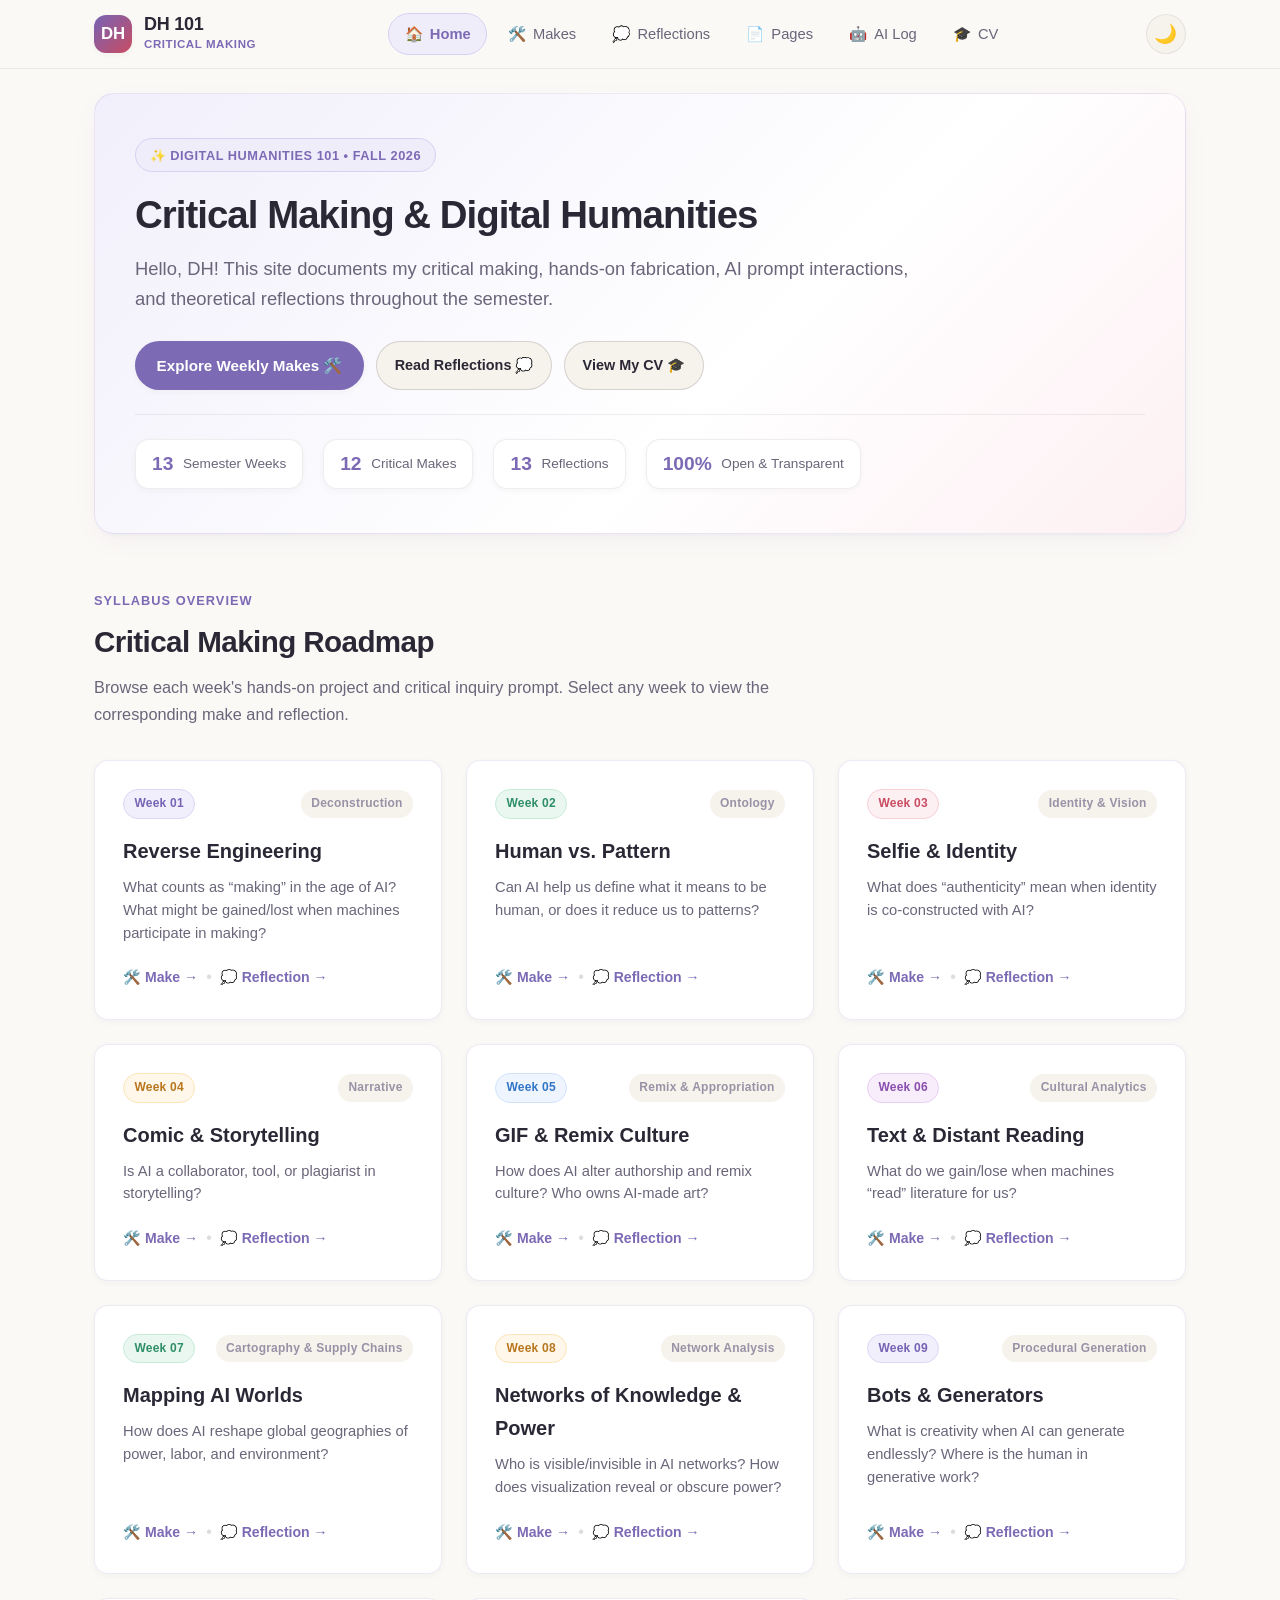
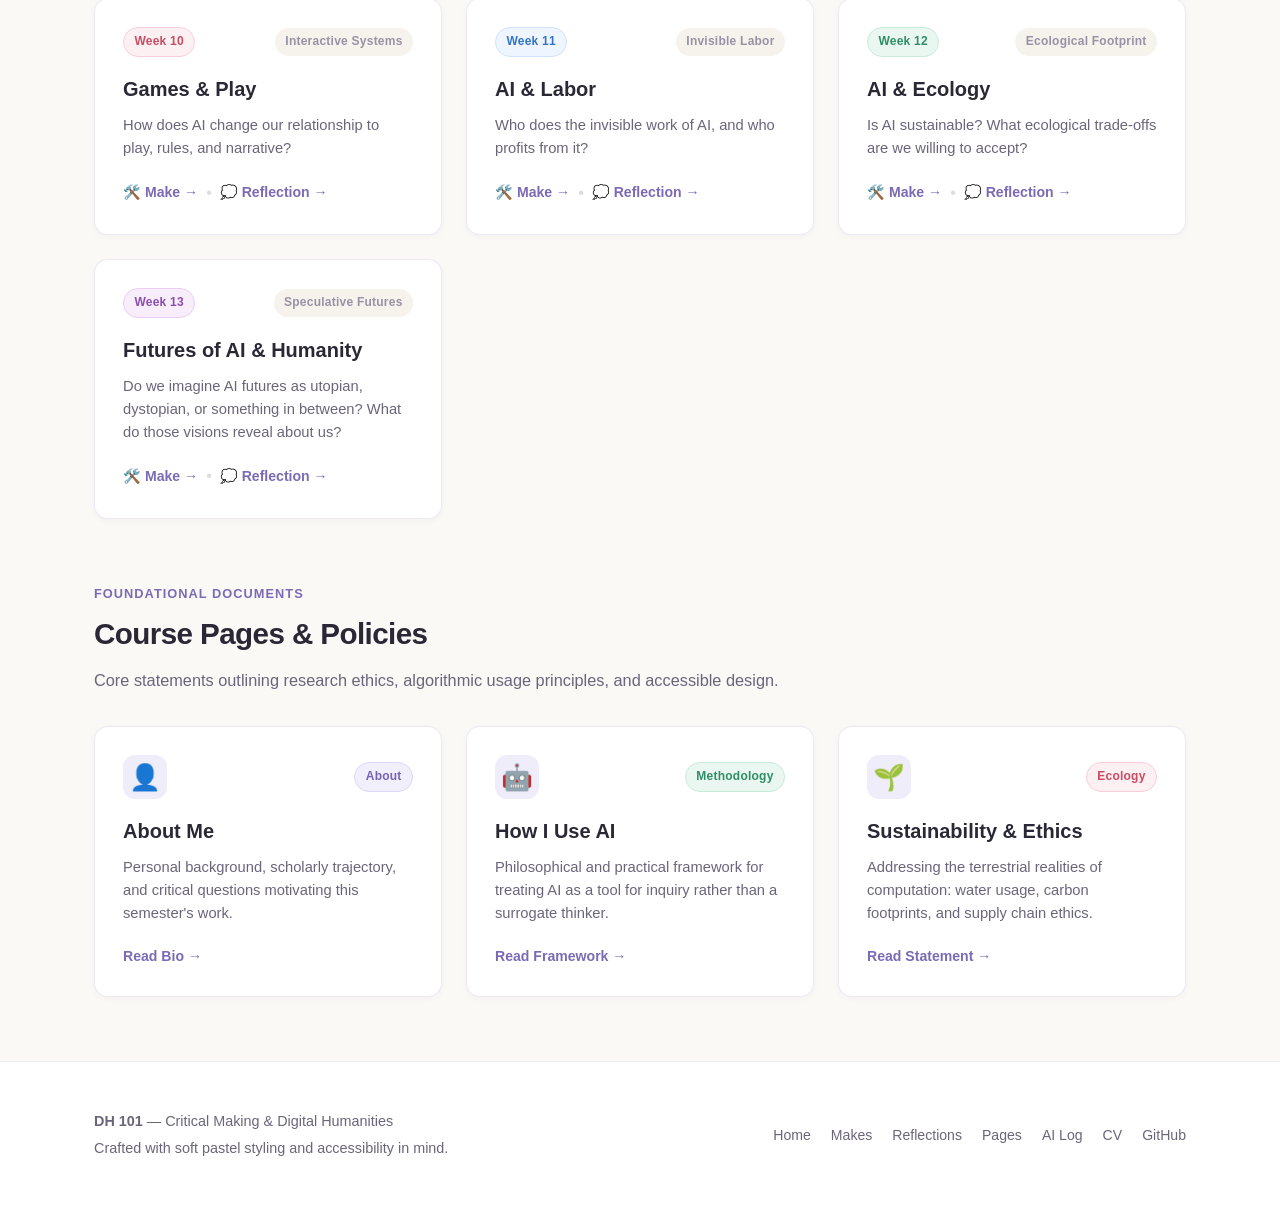
==== index.html @ 390909a4 "reflection 3" ====
<!DOCTYPE html>
<html lang="en" data-theme="light">
<head>
  <meta charset="UTF-8">
  <meta name="viewport" content="width=device-width, initial-scale=1.0">
  <title>DH101 — Critical Making & Digital Humanities</title>
  <meta name="description" content="Digital humanities critical making portfolio documenting weekly makes, reflections, and AI experiments.">
  <link rel="stylesheet" href="css/style.css">
  <link rel="icon" href="data:image/svg+xml,<svg xmlns=%22http://www.w3.org/2000/svg%22 viewBox=%220 0 100 100%22><text y=%22.9em%22 font-size=%2290%22>🌸</text></svg>">
</head>
<body>

  <!-- =========================================================================
       Site Header & Navigation
       ========================================================================= -->
  <header class="site-header">
    <div class="container header-inner">
      <a href="#home" class="brand">
        <div class="brand-symbol">DH</div>
        <div class="brand-text">
          <span class="brand-title">DH 101</span>
          <span class="brand-badge">Critical Making</span>
        </div>
      </a>

      <!-- Navigation Tabs -->
      <nav aria-label="Main Navigation">
        <ul class="nav-tabs" role="tablist">
          <li role="presentation">
            <a href="#home" class="nav-link active" data-tab="home" role="tab" aria-selected="true">
              <span>🏠</span> Home
            </a>
          </li>
          <li role="presentation">
            <a href="#makes" class="nav-link" data-tab="makes" role="tab" aria-selected="false">
              <span>🛠️</span> Makes
            </a>
          </li>
          <li role="presentation">
            <a href="#reflections" class="nav-link" data-tab="reflections" role="tab" aria-selected="false">
              <span>💭</span> Reflections
            </a>
          </li>
          <li role="presentation">
            <a href="#pages" class="nav-link" data-tab="pages" role="tab" aria-selected="false">
              <span>📄</span> Pages
            </a>
          </li>
          <li role="presentation">
            <a href="#ai-log" class="nav-link" data-tab="ai-log" role="tab" aria-selected="false">
              <span>🤖</span> AI Log
            </a>
          </li>
          <li role="presentation">
            <a href="#cv" class="nav-link" data-tab="cv" role="tab" aria-selected="false">
              <span>🎓</span> CV
            </a>
          </li>
        </ul>
      </nav>

      <!-- Header Actions -->
      <div class="header-actions">
        <button id="theme-toggle" class="theme-toggle-btn" title="Toggle Theme" aria-label="Toggle theme">
          🌙
        </button>
        <button id="mobile-menu-toggle" class="mobile-menu-btn" aria-label="Open menu">
          ☰
        </button>
      </div>
    </div>
  </header>

  <!-- =========================================================================
       Main Content Area
       ========================================================================= -->
  <main id="main-content">

    <!-- -----------------------------------------------------------------------
         Tab 1: Home View
         ----------------------------------------------------------------------- -->
    <section id="view-home" class="view-section active">
      <div class="container">
        <!-- Hero Card -->
        <div class="hero-card">
          <div class="hero-pill-badge">✨ Digital Humanities 101 • Fall 2026</div>
          <h1 class="hero-title">Critical Making & Digital Humanities</h1>
          <p class="hero-subtitle">
            Hello, DH! This site documents my critical making, hands-on fabrication, AI prompt interactions, and theoretical reflections throughout the semester.
          </p>

          <div style="display: flex; flex-wrap: wrap; gap: 0.75rem;">
            <a href="#makes" class="btn-primary">Explore Weekly Makes 🛠️</a>
            <a href="#reflections" class="btn-secondary">Read Reflections 💭</a>
            <a href="#cv" class="btn-secondary">View My CV 🎓</a>
          </div>

          <div class="hero-metrics">
            <div class="metric-pill">
              <span class="metric-number">13</span>
              <span class="metric-label">Semester Weeks</span>
            </div>
            <div class="metric-pill">
              <span class="metric-number">12</span>
              <span class="metric-label">Critical Makes</span>
            </div>
            <div class="metric-pill">
              <span class="metric-number">13</span>
              <span class="metric-label">Reflections</span>
            </div>
            <div class="metric-pill">
              <span class="metric-number">100%</span>
              <span class="metric-label">Open & Transparent</span>
            </div>
          </div>
        </div>

        <!-- Course Roadmap Grid -->
        <div style="margin-top: 3.5rem;">
          <div class="section-header">
            <div class="section-eyebrow">Syllabus Overview</div>
            <h2 class="section-title">Critical Making Roadmap</h2>
            <p class="section-desc">
              Browse each week's hands-on project and critical inquiry prompt. Select any week to view the corresponding make and reflection.
            </p>
          </div>

          <div id="home-weeks-grid" class="cards-grid">
            <!-- Populated dynamically by app.js -->
          </div>
        </div>

        <!-- Quick Access to Course Pages -->
        <div style="margin-top: 4rem;">
          <div class="section-header">
            <div class="section-eyebrow">Foundational Documents</div>
            <h2 class="section-title">Course Pages & Policies</h2>
            <p class="section-desc">
              Core statements outlining research ethics, algorithmic usage principles, and accessible design.
            </p>
          </div>

          <div class="cards-grid">
            <div class="card-item">
              <div class="card-top">
                <span class="card-icon">👤</span>
                <span class="pastel-tag tag-lavender">About</span>
              </div>
              <h3 class="card-title">About Me</h3>
              <p class="card-desc">Personal background, scholarly trajectory, and critical questions motivating this semester's work.</p>
              <a href="#pages?page=about" class="card-footer-link">Read Bio &rarr;</a>
            </div>

            <div class="card-item">
              <div class="card-top">
                <span class="card-icon">🤖</span>
                <span class="pastel-tag tag-mint">Methodology</span>
              </div>
              <h3 class="card-title">How I Use AI</h3>
              <p class="card-desc">Philosophical and practical framework for treating AI as a tool for inquiry rather than a surrogate thinker.</p>
              <a href="#pages?page=how-i-use-ai" class="card-footer-link">Read Framework &rarr;</a>
            </div>

            <div class="card-item">
              <div class="card-top">
                <span class="card-icon">🌱</span>
                <span class="pastel-tag tag-rose">Ecology</span>
              </div>
              <h3 class="card-title">Sustainability & Ethics</h3>
              <p class="card-desc">Addressing the terrestrial realities of computation: water usage, carbon footprints, and supply chain ethics.</p>
              <a href="#pages?page=sustainability" class="card-footer-link">Read Statement &rarr;</a>
            </div>
          </div>
        </div>
      </div>
    </section>

    <!-- -----------------------------------------------------------------------
         Tab 2: Makes View
         ----------------------------------------------------------------------- -->
    <section id="view-makes" class="view-section">
      <div class="container">
        <div class="section-header">
          <div class="section-eyebrow">Critical Making Portfolio</div>
          <h1 class="section-title">Weekly Makes</h1>
          <p class="section-desc">
            Hands-on projects deconstructing computational media through reverse engineering, counter-mapping, distant reading, and generative remix.
          </p>
        </div>

        <!-- Week Switcher Pills Bar -->
        <div class="week-scroller-wrap">
          <div id="makes-week-pills" class="week-pills-bar">
            <!-- Populated dynamically by app.js -->
          </div>
        </div>

        <!-- Selected Make Details -->
        <div id="make-detail-container">
          <!-- Populated dynamically by app.js -->
        </div>
      </div>
    </section>

    <!-- -----------------------------------------------------------------------
         Tab 3: Reflections View
         ----------------------------------------------------------------------- -->
    <section id="view-reflections" class="view-section">
      <div class="container">
        <div class="section-header">
          <div class="section-eyebrow">Theoretical Synthesis</div>
          <h1 class="section-title">Weekly Reflections</h1>
          <p class="section-desc">
            Rigorous 200–300 word critical inquiries interrogating agency, authenticity, authorship, labor, and algorithmic futures.
          </p>
        </div>

        <!-- Reflection Week Switcher Pills Bar -->
        <div class="week-scroller-wrap">
          <div id="reflections-week-pills" class="week-pills-bar">
            <!-- Populated dynamically by app.js -->
          </div>
        </div>

        <!-- Selected Reflection Details -->
        <div id="reflections-detail-container">
          <!-- Populated dynamically by app.js -->
        </div>
      </div>
    </section>

    <!-- -----------------------------------------------------------------------
         Tab 4: Course Pages View
         ----------------------------------------------------------------------- -->
    <section id="view-pages" class="view-section">
      <div class="container">
        <div class="section-header">
          <div class="section-eyebrow">Foundational Documents</div>
          <h1 class="section-title">Course Pages</h1>
          <p class="section-desc">
            Essential statements on digital scholarship, accessibility standards, ecological awareness, and markdown authoring.
          </p>
        </div>

        <!-- Category Grid Selector -->
        <div id="pages-cards-container" class="cards-grid" style="margin-bottom: 2.5rem;">
          <!-- Populated dynamically by app.js -->
        </div>

        <!-- Active Page Article Reader -->
        <div id="page-article-view">
          <!-- Populated dynamically by app.js -->
        </div>
      </div>
    </section>

    <!-- -----------------------------------------------------------------------
         Tab 5: AI Log View
         ----------------------------------------------------------------------- -->
    <section id="view-ai-log" class="view-section">
      <div class="container">
        <div class="section-header">
          <div class="section-eyebrow">Provenance & Transparency</div>
          <h1 class="section-title">AI Use Log</h1>
          <p class="section-desc">
            Documenting the rationale, prompts, outputs, and critical decisions made when collaborating with generative AI systems.
          </p>
        </div>

        <div class="ai-log-layout">
          <!-- Interactive Log Generator Form -->
          <div class="log-form-box">
            <h3 style="font-size: 1.25rem; font-weight: 700; margin-bottom: 0.5rem; color: var(--text-primary);">
              ✍️ Record an AI Interaction
            </h3>
            <p style="font-size: 0.88rem; color: var(--text-secondary); margin-bottom: 1.5rem;">
              Fill in your prompting context to generate a markdown log entry matching the course template.
            </p>

            <form id="ai-log-form">
              <div class="form-group">
                <label for="log-date">Date</label>
                <input type="date" id="log-date" class="form-control" required>
              </div>

              <div class="form-group">
                <label for="log-tool">Tool / Model Used</label>
                <input type="text" id="log-tool" class="form-control" placeholder="e.g. Claude 3.5, Gemini, Midjourney v6" required>
              </div>

              <div class="form-group">
                <label for="log-task">Task / Prompt</label>
                <textarea id="log-task" class="form-control" rows="3" placeholder="What task did you prompt the AI to assist with?" required></textarea>
              </div>

              <div class="form-group">
                <label for="log-suggested">What the AI Suggested</label>
                <textarea id="log-suggested" class="form-control" rows="2" placeholder="Summary of the model's output or recommendations" required></textarea>
              </div>

              <div class="form-group">
                <label for="log-decided">What I Accepted, Changed, or Rejected</label>
                <textarea id="log-decided" class="form-control" rows="2" placeholder="How did you modify or critique the output?" required></textarea>
              </div>

              <div class="form-group">
                <label for="log-why">Scholarly Rationale (Why)</label>
                <textarea id="log-why" class="form-control" rows="2" placeholder="Why did you make those decisions?" required></textarea>
              </div>

              <button type="submit" class="btn-primary" style="width: 100%;">
                Save to Log & Generate Markdown ➕
              </button>
            </form>

            <!-- Markdown Output Box -->
            <div id="generated-markdown-box" style="display: none; margin-top: 1.5rem; padding-top: 1.25rem; border-top: 1px solid var(--border-subtle);">
              <div style="display: flex; justify-content: space-between; align-items: center; margin-bottom: 0.5rem;">
                <span style="font-size: 0.82rem; font-weight: 700; color: var(--color-primary); text-transform: uppercase;">Markdown Template</span>
                <button id="copy-markdown-btn" class="btn-secondary" style="font-size: 0.8rem; padding: 0.35rem 0.75rem;">📋 Copy Markdown Snippet</button>
              </div>
              <pre style="background: var(--code-bg); padding: 1rem; border-radius: var(--radius-sm); font-size: 0.82rem; overflow-x: auto;"><code id="markdown-snippet-code"></code></pre>
            </div>
          </div>

          <!-- Existing Log Entries List -->
          <div>
            <div style="display: flex; justify-content: space-between; align-items: center; margin-bottom: 1rem;">
              <h3 style="font-size: 1.25rem; font-weight: 700; color: var(--text-primary);">
                📜 Log History
              </h3>
              <a href="ai-log/template-ai-log.md" class="btn-secondary" style="font-size: 0.82rem; padding: 0.35rem 0.75rem;" target="_blank">
                📄 Template File
              </a>
            </div>
            <div id="ai-logs-timeline" class="log-timeline">
              <!-- Populated dynamically by app.js -->
            </div>
          </div>
        </div>
      </div>
    </section>

    <!-- -----------------------------------------------------------------------
         Tab 6: CV / Resume View (User Requested)
         ----------------------------------------------------------------------- -->
    <section id="view-cv" class="view-section">
      <div class="container cv-container">
        <!-- Action bar for print/download -->
        <div class="cv-actions-bar">
          <a href="pages/cv.md" class="btn-secondary" target="_blank">
            📄 View Markdown CV
          </a>
          <button id="print-cv-btn" class="btn-primary">
            🖨️ Print / Save as PDF
          </button>
        </div>

        <!-- Rendered CV Sheet -->
        <div id="cv-sheet-content">
          <!-- Populated dynamically by app.js -->
        </div>
      </div>
    </section>

  </main>

  <!-- =========================================================================
       Site Footer
       ========================================================================= -->
  <footer class="site-footer">
    <div class="container footer-content">
      <div class="footer-info">
        <p><strong>DH 101</strong> — Critical Making & Digital Humanities</p>
        <p style="margin-top: 0.25rem;">Crafted with soft pastel styling and accessibility in mind.</p>
      </div>

      <ul class="footer-links">
        <li><a href="#home">Home</a></li>
        <li><a href="#makes">Makes</a></li>
        <li><a href="#reflections">Reflections</a></li>
        <li><a href="#pages">Pages</a></li>
        <li><a href="#ai-log">AI Log</a></li>
        <li><a href="#cv">CV</a></li>
        <li><a href="https://github.com/adelinebohi/DH101" target="_blank" rel="noopener">GitHub</a></li>
      </ul>
    </div>
  </footer>

  <!-- Scripts -->
  <script src="js/content-data.js"></script>
  <script src="js/app.js"></script>
</body>
</html>
---- css/style.css ----
/* ==========================================================================
   DH101 - Critical Making & Digital Humanities Portfolio
   Pastel Theme & Dark Mode Stylesheet
   ========================================================================== */

/* --------------------------------------------------------------------------
   CSS Variables & Theme Tokens
   -------------------------------------------------------------------------- */
:root {
  /* Font Families */
  --font-sans: -apple-system, BlinkMacSystemFont, "Segoe UI", Roboto, "Helvetica Neue", Arial, sans-serif;
  --font-serif: "Georgia", "Cambria", "Times New Roman", serif;
  --font-mono: "SFMono-Regular", Consolas, "Liberation Mono", Menlo, monospace;

  /* Transitions */
  --transition-fast: 0.18s ease;
  --transition-normal: 0.28s ease;
  --transition-smooth: 0.35s cubic-bezier(0.16, 1, 0.3, 1);

  /* Radius */
  --radius-sm: 8px;
  --radius-md: 14px;
  --radius-lg: 20px;
  --radius-full: 9999px;

  /* Light Mode Pastel Theme */
  --bg-page: #FBF9F6;
  --bg-surface: #FFFFFF;
  --bg-surface-elevated: #FFFFFF;
  --bg-surface-subtle: #F6F2EC;
  
  --border-subtle: rgba(43, 40, 54, 0.08);
  --border-card: rgba(125, 108, 182, 0.14);
  --border-strong: rgba(43, 40, 54, 0.16);

  --text-primary: #2B2836;
  --text-secondary: #6B657A;
  --text-tertiary: #9892A6;

  /* Primary Lavender */
  --color-primary: #7C6AB5;
  --color-primary-hover: #6957A4;
  --color-primary-light: #F0EDFA;
  --color-primary-border: #D8D0F3;

  /* Pastel Palette Variants */
  --pastel-lavender-bg: #F1EFFB;
  --pastel-lavender-accent: #7663B5;
  --pastel-lavender-border: #DCD6F7;

  --pastel-mint-bg: #EAF7F0;
  --pastel-mint-accent: #2E8E68;
  --pastel-mint-border: #C6ECD9;

  --pastel-rose-bg: #FDF0F3;
  --pastel-rose-accent: #C94C62;
  --pastel-rose-border: #F8CFD8;

  --pastel-butter-bg: #FEF7EA;
  --pastel-butter-accent: #B8761E;
  --pastel-butter-border: #FCE4B6;

  --pastel-sky-bg: #EFF5FE;
  --pastel-sky-accent: #3275C7;
  --pastel-sky-border: #D0E2FC;

  --pastel-orchid-bg: #F8EEFB;
  --pastel-orchid-accent: #8A4EAE;
  --pastel-orchid-border: #ECCDF6;

  /* Shadows */
  --shadow-sm: 0 2px 6px rgba(43, 40, 54, 0.04);
  --shadow-md: 0 8px 24px -4px rgba(124, 106, 181, 0.08), 0 3px 8px -2px rgba(43, 40, 54, 0.04);
  --shadow-lg: 0 16px 36px -6px rgba(124, 106, 181, 0.12), 0 6px 16px -3px rgba(43, 40, 54, 0.05);

  --code-bg: #F4F0EB;
  --code-color: #7C6AB5;
}

/* --------------------------------------------------------------------------
   Dark Mode: Luminous Pastel Twilight
   -------------------------------------------------------------------------- */
[data-theme="dark"] {
  --bg-page: #12111A;
  --bg-surface: #1B1927;
  --bg-surface-elevated: #242234;
  --bg-surface-subtle: #201E2E;

  --border-subtle: rgba(255, 255, 255, 0.08);
  --border-card: rgba(184, 166, 246, 0.15);
  --border-strong: rgba(255, 255, 255, 0.18);

  --text-primary: #F5F3FA;
  --text-secondary: #AEA8C2;
  --text-tertiary: #7D7692;

  --color-primary: #B8A6F6;
  --color-primary-hover: #CCAFFE;
  --color-primary-light: rgba(184, 166, 246, 0.12);
  --color-primary-border: rgba(184, 166, 246, 0.3);

  /* Luminous Pastel Accents */
  --pastel-lavender-bg: rgba(184, 166, 246, 0.12);
  --pastel-lavender-accent: #C3B4FB;
  --pastel-lavender-border: rgba(184, 166, 246, 0.28);

  --pastel-mint-bg: rgba(118, 216, 169, 0.12);
  --pastel-mint-accent: #7CE0B2;
  --pastel-mint-border: rgba(118, 216, 169, 0.28);

  --pastel-rose-bg: rgba(248, 142, 162, 0.12);
  --pastel-rose-accent: #FFA2B5;
  --pastel-rose-border: rgba(248, 142, 162, 0.28);

  --pastel-butter-bg: rgba(247, 202, 106, 0.12);
  --pastel-butter-accent: #FCE087;
  --pastel-butter-border: rgba(247, 202, 106, 0.28);

  --pastel-sky-bg: rgba(135, 180, 249, 0.12);
  --pastel-sky-accent: #9DC4FD;
  --pastel-sky-border: rgba(135, 180, 249, 0.28);

  --pastel-orchid-bg: rgba(216, 166, 246, 0.12);
  --pastel-orchid-accent: #DDA6F8;
  --pastel-orchid-border: rgba(216, 166, 246, 0.28);

  --shadow-sm: 0 2px 6px rgba(0, 0, 0, 0.25);
  --shadow-md: 0 8px 24px -4px rgba(0, 0, 0, 0.4), 0 0 1px 1px rgba(184, 166, 246, 0.1);
  --shadow-lg: 0 16px 36px -6px rgba(0, 0, 0, 0.55), 0 0 1px 1px rgba(184, 166, 246, 0.16);

  --code-bg: #262338;
  --code-color: #D3C7FC;
}

/* --------------------------------------------------------------------------
   Reset & Base Styles
   -------------------------------------------------------------------------- */
*, *::before, *::after {
  box-sizing: border-box;
  margin: 0;
  padding: 0;
}

html {
  scroll-behavior: smooth;
  font-size: 16px;
  -webkit-text-size-adjust: 100%;
}

body {
  font-family: var(--font-sans);
  background-color: var(--bg-page);
  color: var(--text-primary);
  line-height: 1.65;
  transition: background-color var(--transition-normal), color var(--transition-normal);
  min-height: 100vh;
  display: flex;
  flex-direction: column;
}

a {
  color: var(--color-primary);
  text-decoration: none;
  transition: color var(--transition-fast), opacity var(--transition-fast);
}

a:hover {
  opacity: 0.88;
  text-decoration: underline;
}

img {
  max-width: 100%;
  height: auto;
  border-radius: var(--radius-sm);
}

button, input, select, textarea {
  font-family: inherit;
  font-size: inherit;
}

button {
  cursor: pointer;
  border: none;
  background: none;
}

/* --------------------------------------------------------------------------
   Layout & Container
   -------------------------------------------------------------------------- */
.container {
  width: 100%;
  max-width: 1140px;
  margin: 0 auto;
  padding: 0 1.5rem;
}

/* --------------------------------------------------------------------------
   Site Header & Sticky Navigation
   -------------------------------------------------------------------------- */
.site-header {
  position: sticky;
  top: 0;
  z-index: 100;
  background-color: rgba(251, 249, 246, 0.88);
  backdrop-filter: blur(12px);
  -webkit-backdrop-filter: blur(12px);
  border-bottom: 1px solid var(--border-subtle);
  transition: background-color var(--transition-normal), border-color var(--transition-normal);
}

[data-theme="dark"] .site-header {
  background-color: rgba(18, 17, 26, 0.88);
}

.header-inner {
  display: flex;
  align-items: center;
  justify-content: space-between;
  height: 4.25rem;
  gap: 1.5rem;
}

.brand {
  display: flex;
  align-items: center;
  gap: 0.75rem;
  text-decoration: none;
  color: var(--text-primary);
}

.brand-symbol {
  width: 38px;
  height: 38px;
  border-radius: 12px;
  background: linear-gradient(135deg, var(--pastel-lavender-accent), var(--pastel-rose-accent));
  color: #FFFFFF;
  display: flex;
  align-items: center;
  justify-content: center;
  font-weight: 700;
  font-size: 1.05rem;
  box-shadow: var(--shadow-sm);
}

.brand-text {
  display: flex;
  flex-direction: column;
}

.brand-title {
  font-size: 1.125rem;
  font-weight: 700;
  letter-spacing: -0.015em;
  color: var(--text-primary);
  line-height: 1.2;
}

.brand-badge {
  font-size: 0.72rem;
  font-weight: 600;
  color: var(--color-primary);
  text-transform: uppercase;
  letter-spacing: 0.05em;
}

/* Navigation Tabs */
.nav-tabs {
  display: flex;
  align-items: center;
  gap: 0.35rem;
  list-style: none;
}

.nav-link {
  display: inline-flex;
  align-items: center;
  gap: 0.45rem;
  padding: 0.5rem 0.95rem;
  border-radius: var(--radius-full);
  font-size: 0.92rem;
  font-weight: 500;
  color: var(--text-secondary);
  transition: all var(--transition-fast);
  text-decoration: none;
}

.nav-link:hover {
  color: var(--text-primary);
  background-color: var(--bg-surface-subtle);
  text-decoration: none;
}

.nav-link.active {
  color: var(--color-primary);
  background-color: var(--color-primary-light);
  border: 1px solid var(--color-primary-border);
  font-weight: 600;
}

/* Nav Actions & Theme Switcher */
.header-actions {
  display: flex;
  align-items: center;
  gap: 0.75rem;
}

.theme-toggle-btn {
  display: inline-flex;
  align-items: center;
  justify-content: center;
  width: 40px;
  height: 40px;
  border-radius: var(--radius-full);
  background-color: var(--bg-surface-subtle);
  border: 1px solid var(--border-subtle);
  color: var(--text-primary);
  font-size: 1.15rem;
  transition: all var(--transition-fast);
}

.theme-toggle-btn:hover {
  background-color: var(--color-primary-light);
  border-color: var(--color-primary-border);
  color: var(--color-primary);
  transform: rotate(15deg);
}

.mobile-menu-btn {
  display: none;
  font-size: 1.3rem;
  padding: 0.4rem;
  color: var(--text-primary);
}

/* --------------------------------------------------------------------------
   Hero Section
   -------------------------------------------------------------------------- */
.hero-section {
  padding: 3.5rem 0 2.5rem;
  position: relative;
  overflow: hidden;
}

.hero-card {
  background: linear-gradient(135deg, var(--pastel-lavender-bg) 0%, var(--bg-surface) 60%, var(--pastel-rose-bg) 100%);
  border: 1px solid var(--border-card);
  border-radius: var(--radius-lg);
  padding: 2.75rem 2.5rem;
  box-shadow: var(--shadow-md);
  position: relative;
}

.hero-pill-badge {
  display: inline-flex;
  align-items: center;
  gap: 0.5rem;
  padding: 0.35rem 0.85rem;
  border-radius: var(--radius-full);
  background-color: var(--color-primary-light);
  border: 1px solid var(--color-primary-border);
  color: var(--color-primary);
  font-size: 0.8rem;
  font-weight: 600;
  text-transform: uppercase;
  letter-spacing: 0.04em;
  margin-bottom: 1.25rem;
}

.hero-title {
  font-size: 2.4rem;
  font-weight: 800;
  line-height: 1.2;
  letter-spacing: -0.025em;
  color: var(--text-primary);
  margin-bottom: 1rem;
}

.hero-subtitle {
  font-size: 1.15rem;
  color: var(--text-secondary);
  max-width: 780px;
  line-height: 1.6;
  margin-bottom: 1.75rem;
}

.hero-metrics {
  display: flex;
  flex-wrap: wrap;
  gap: 1.25rem;
  margin-top: 1.5rem;
  padding-top: 1.5rem;
  border-top: 1px solid var(--border-subtle);
}

.metric-pill {
  display: flex;
  align-items: center;
  gap: 0.6rem;
  padding: 0.5rem 1rem;
  background-color: var(--bg-surface);
  border: 1px solid var(--border-subtle);
  border-radius: var(--radius-md);
  box-shadow: var(--shadow-sm);
}

.metric-number {
  font-weight: 700;
  font-size: 1.2rem;
  color: var(--color-primary);
}

.metric-label {
  font-size: 0.85rem;
  color: var(--text-secondary);
  font-weight: 500;
}

/* --------------------------------------------------------------------------
   Content Tabs / Views Container
   -------------------------------------------------------------------------- */
.view-section {
  display: none;
  animation: fadeIn 0.3s ease forwards;
  padding: 1.5rem 0 4rem;
}

.view-section.active {
  display: block;
}

@keyframes fadeIn {
  from {
    opacity: 0;
    transform: translateY(6px);
  }
  to {
    opacity: 1;
    transform: translateY(0);
  }
}

.section-header {
  margin-bottom: 2rem;
}

.section-eyebrow {
  font-size: 0.8rem;
  font-weight: 700;
  text-transform: uppercase;
  letter-spacing: 0.08em;
  color: var(--color-primary);
  margin-bottom: 0.4rem;
}

.section-title {
  font-size: 1.85rem;
  font-weight: 750;
  letter-spacing: -0.02em;
  color: var(--text-primary);
  margin-bottom: 0.5rem;
}

.section-desc {
  font-size: 1.02rem;
  color: var(--text-secondary);
  max-width: 700px;
}

/* --------------------------------------------------------------------------
   Pills & Badges
   -------------------------------------------------------------------------- */
.pastel-tag {
  display: inline-flex;
  align-items: center;
  padding: 0.25rem 0.65rem;
  border-radius: var(--radius-full);
  font-size: 0.75rem;
  font-weight: 600;
  letter-spacing: 0.02em;
}

.tag-lavender {
  background-color: var(--pastel-lavender-bg);
  color: var(--pastel-lavender-accent);
  border: 1px solid var(--pastel-lavender-border);
}

.tag-mint {
  background-color: var(--pastel-mint-bg);
  color: var(--pastel-mint-accent);
  border: 1px solid var(--pastel-mint-border);
}

.tag-rose {
  background-color: var(--pastel-rose-bg);
  color: var(--pastel-rose-accent);
  border: 1px solid var(--pastel-rose-border);
}

.tag-butter {
  background-color: var(--pastel-butter-bg);
  color: var(--pastel-butter-accent);
  border: 1px solid var(--pastel-butter-border);
}

.tag-sky {
  background-color: var(--pastel-sky-bg);
  color: var(--pastel-sky-accent);
  border: 1px solid var(--pastel-sky-border);
}

.tag-orchid {
  background-color: var(--pastel-orchid-bg);
  color: var(--pastel-orchid-accent);
  border: 1px solid var(--pastel-orchid-border);
}

/* --------------------------------------------------------------------------
   Week Switcher / Selector
   -------------------------------------------------------------------------- */
.week-scroller-wrap {
  position: relative;
  margin-bottom: 2rem;
}

.week-pills-bar {
  display: flex;
  gap: 0.5rem;
  overflow-x: auto;
  padding-bottom: 0.5rem;
  scrollbar-width: thin;
  scrollbar-color: var(--border-subtle) transparent;
}

.week-pills-bar::-webkit-scrollbar {
  height: 6px;
}

.week-pills-bar::-webkit-scrollbar-thumb {
  background: var(--border-subtle);
  border-radius: var(--radius-full);
}

.week-pill-btn {
  white-space: nowrap;
  padding: 0.55rem 1rem;
  border-radius: var(--radius-md);
  background-color: var(--bg-surface);
  border: 1px solid var(--border-subtle);
  color: var(--text-secondary);
  font-size: 0.88rem;
  font-weight: 550;
  transition: all var(--transition-fast);
  display: flex;
  align-items: center;
  gap: 0.5rem;
}

.week-pill-btn:hover {
  border-color: var(--color-primary-border);
  color: var(--text-primary);
  background-color: var(--bg-surface-subtle);
}

.week-pill-btn.active {
  background-color: var(--color-primary-light);
  border-color: var(--color-primary-border);
  color: var(--color-primary);
  font-weight: 650;
  box-shadow: var(--shadow-sm);
}

.week-pill-dot {
  width: 8px;
  height: 8px;
  border-radius: 50%;
  background-color: currentColor;
}

/* --------------------------------------------------------------------------
   Makes & Reflections Detail Card
   -------------------------------------------------------------------------- */
.detail-card {
  background-color: var(--bg-surface);
  border: 1px solid var(--border-card);
  border-radius: var(--radius-lg);
  padding: 2.25rem;
  box-shadow: var(--shadow-md);
  margin-bottom: 2rem;
}

.detail-header {
  display: flex;
  flex-wrap: wrap;
  justify-content: space-between;
  align-items: flex-start;
  gap: 1rem;
  padding-bottom: 1.5rem;
  margin-bottom: 1.75rem;
  border-bottom: 1px solid var(--border-subtle);
}

.detail-title-group h2 {
  font-size: 1.65rem;
  font-weight: 750;
  color: var(--text-primary);
  margin-bottom: 0.35rem;
}

.detail-prompt-box {
  background-color: var(--pastel-lavender-bg);
  border-left: 4px solid var(--pastel-lavender-accent);
  padding: 1.15rem 1.35rem;
  border-radius: 0 var(--radius-md) var(--radius-md) 0;
  margin-bottom: 2rem;
}

.detail-prompt-box h4 {
  font-size: 0.82rem;
  text-transform: uppercase;
  letter-spacing: 0.06em;
  color: var(--pastel-lavender-accent);
  margin-bottom: 0.4rem;
  font-weight: 700;
}

.detail-prompt-box p {
  font-size: 1.02rem;
  color: var(--text-primary);
  font-style: italic;
  line-height: 1.5;
}

.subsections-grid {
  display: grid;
  grid-template-columns: repeat(auto-fit, minmax(280px, 1fr));
  gap: 1.5rem;
  margin-top: 1.5rem;
}

.subsection-box {
  background-color: var(--bg-surface-subtle);
  border: 1px solid var(--border-subtle);
  border-radius: var(--radius-md);
  padding: 1.35rem;
  transition: border-color var(--transition-fast);
}

.subsection-box:hover {
  border-color: var(--color-primary-border);
}

.subsection-box h3 {
  font-size: 1.05rem;
  font-weight: 650;
  color: var(--text-primary);
  margin-bottom: 0.75rem;
  display: flex;
  align-items: center;
  gap: 0.5rem;
}

.subsection-box p, .subsection-box ul {
  font-size: 0.92rem;
  color: var(--text-secondary);
}

.subsection-box ul {
  padding-left: 1.25rem;
  margin-top: 0.5rem;
}

.subsection-box li {
  margin-bottom: 0.4rem;
}

/* --------------------------------------------------------------------------
   Cards Grid (Home & Pages)
   -------------------------------------------------------------------------- */
.cards-grid {
  display: grid;
  grid-template-columns: repeat(auto-fill, minmax(320px, 1fr));
  gap: 1.5rem;
}

.card-item {
  background-color: var(--bg-surface);
  border: 1px solid var(--border-card);
  border-radius: var(--radius-md);
  padding: 1.75rem;
  box-shadow: var(--shadow-sm);
  transition: all var(--transition-smooth);
  display: flex;
  flex-direction: column;
}

.card-item:hover {
  transform: translateY(-4px);
  box-shadow: var(--shadow-md);
  border-color: var(--color-primary-border);
}

.card-top {
  display: flex;
  justify-content: space-between;
  align-items: center;
  margin-bottom: 1rem;
}

.card-icon {
  font-size: 1.6rem;
  display: inline-flex;
  align-items: center;
  justify-content: center;
  width: 44px;
  height: 44px;
  border-radius: 12px;
  background-color: var(--color-primary-light);
}

.card-title {
  font-size: 1.25rem;
  font-weight: 700;
  color: var(--text-primary);
  margin-bottom: 0.5rem;
}

.card-desc {
  font-size: 0.92rem;
  color: var(--text-secondary);
  line-height: 1.55;
  flex-grow: 1;
  margin-bottom: 1.25rem;
}

.card-footer-link {
  font-size: 0.88rem;
  font-weight: 600;
  color: var(--color-primary);
  display: inline-flex;
  align-items: center;
  gap: 0.4rem;
}

/* --------------------------------------------------------------------------
   Article / Markdown Render Container
   -------------------------------------------------------------------------- */
.markdown-article {
  background-color: var(--bg-surface);
  border: 1px solid var(--border-card);
  border-radius: var(--radius-lg);
  padding: 2.75rem 2.5rem;
  box-shadow: var(--shadow-md);
  max-width: 860px;
  margin: 0 auto;
}

.markdown-article h1 {
  font-size: 2rem;
  font-weight: 800;
  color: var(--text-primary);
  margin-bottom: 1.25rem;
  padding-bottom: 0.75rem;
  border-bottom: 1px solid var(--border-subtle);
}

.markdown-article h2 {
  font-size: 1.45rem;
  font-weight: 700;
  color: var(--text-primary);
  margin-top: 1.85rem;
  margin-bottom: 0.85rem;
}

.markdown-article h3 {
  font-size: 1.2rem;
  font-weight: 650;
  color: var(--text-primary);
  margin-top: 1.4rem;
  margin-bottom: 0.6rem;
}

.markdown-article p {
  margin-bottom: 1.15rem;
  color: var(--text-secondary);
  font-size: 1rem;
}

.markdown-article ul, .markdown-article ol {
  margin-bottom: 1.25rem;
  padding-left: 1.5rem;
  color: var(--text-secondary);
}

.markdown-article li {
  margin-bottom: 0.45rem;
}

.markdown-article blockquote {
  border-left: 4px solid var(--color-primary);
  background-color: var(--color-primary-light);
  padding: 1rem 1.35rem;
  border-radius: 0 var(--radius-sm) var(--radius-sm) 0;
  margin: 1.35rem 0;
  font-style: italic;
  color: var(--text-primary);
}

.markdown-article code {
  font-family: var(--font-mono);
  background-color: var(--code-bg);
  color: var(--code-color);
  padding: 0.2rem 0.45rem;
  border-radius: 6px;
  font-size: 0.88em;
}

.markdown-article pre {
  background-color: var(--code-bg);
  padding: 1.25rem;
  border-radius: var(--radius-md);
  overflow-x: auto;
  margin: 1.25rem 0;
  border: 1px solid var(--border-subtle);
}

.markdown-article pre code {
  background: transparent;
  padding: 0;
  color: var(--text-primary);
}

.markdown-article table {
  width: 100%;
  border-collapse: collapse;
  margin: 1.5rem 0;
}

.markdown-article th, .markdown-article td {
  padding: 0.75rem 1rem;
  border: 1px solid var(--border-subtle);
  text-align: left;
}

.markdown-article th {
  background-color: var(--bg-surface-subtle);
  font-weight: 650;
  color: var(--text-primary);
}

/* --------------------------------------------------------------------------
   Interactive AI Log Tab
   -------------------------------------------------------------------------- */
.ai-log-layout {
  display: grid;
  grid-template-columns: 1fr 1.25fr;
  gap: 2rem;
  align-items: flex-start;
}

@media (max-width: 900px) {
  .ai-log-layout {
    grid-template-columns: 1fr;
  }
}

.log-form-box {
  background-color: var(--bg-surface);
  border: 1px solid var(--border-card);
  border-radius: var(--radius-lg);
  padding: 2rem;
  box-shadow: var(--shadow-md);
}

.form-group {
  margin-bottom: 1.25rem;
}

.form-group label {
  display: block;
  font-size: 0.85rem;
  font-weight: 650;
  color: var(--text-primary);
  margin-bottom: 0.35rem;
}

.form-control {
  width: 100%;
  padding: 0.65rem 0.85rem;
  border: 1px solid var(--border-strong);
  border-radius: var(--radius-sm);
  background-color: var(--bg-page);
  color: var(--text-primary);
  transition: border-color var(--transition-fast);
}

.form-control:focus {
  outline: none;
  border-color: var(--color-primary);
  box-shadow: 0 0 0 3px var(--color-primary-light);
}

.btn-primary {
  display: inline-flex;
  align-items: center;
  justify-content: center;
  gap: 0.5rem;
  padding: 0.75rem 1.35rem;
  background-color: var(--color-primary);
  color: #FFFFFF;
  border-radius: var(--radius-full);
  font-weight: 600;
  font-size: 0.95rem;
  transition: all var(--transition-fast);
  box-shadow: var(--shadow-sm);
}

.btn-primary:hover {
  background-color: var(--color-primary-hover);
  transform: translateY(-1px);
  box-shadow: var(--shadow-md);
}

.btn-secondary {
  display: inline-flex;
  align-items: center;
  gap: 0.45rem;
  padding: 0.65rem 1.1rem;
  background-color: var(--bg-surface-subtle);
  border: 1px solid var(--border-strong);
  color: var(--text-primary);
  border-radius: var(--radius-full);
  font-weight: 600;
  font-size: 0.9rem;
  transition: all var(--transition-fast);
}

.btn-secondary:hover {
  background-color: var(--color-primary-light);
  border-color: var(--color-primary-border);
  color: var(--color-primary);
}

.log-timeline {
  display: flex;
  flex-direction: column;
  gap: 1.25rem;
}

.log-card {
  background-color: var(--bg-surface);
  border: 1px solid var(--border-card);
  border-radius: var(--radius-md);
  padding: 1.5rem;
  box-shadow: var(--shadow-sm);
  transition: transform var(--transition-fast);
}

.log-card:hover {
  transform: translateY(-2px);
  border-color: var(--color-primary-border);
}

.log-meta {
  display: flex;
  justify-content: space-between;
  align-items: center;
  margin-bottom: 0.75rem;
  padding-bottom: 0.5rem;
  border-bottom: 1px solid var(--border-subtle);
}

.log-date {
  font-size: 0.8rem;
  font-weight: 600;
  color: var(--text-tertiary);
}

.log-row {
  margin-bottom: 0.6rem;
  font-size: 0.92rem;
}

.log-row strong {
  color: var(--text-primary);
}

.log-row span {
  color: var(--text-secondary);
}

/* --------------------------------------------------------------------------
   CV / Resume Tab Styles
   -------------------------------------------------------------------------- */
.cv-container {
  max-width: 900px;
  margin: 0 auto;
}

.cv-actions-bar {
  display: flex;
  justify-content: flex-end;
  gap: 0.75rem;
  margin-bottom: 1.5rem;
}

.cv-sheet {
  background-color: var(--bg-surface);
  border: 1px solid var(--border-card);
  border-radius: var(--radius-lg);
  padding: 3.5rem 3.25rem;
  box-shadow: var(--shadow-lg);
}

.cv-header {
  border-bottom: 2px solid var(--border-subtle);
  padding-bottom: 2rem;
  margin-bottom: 2.25rem;
  display: flex;
  flex-wrap: wrap;
  justify-content: space-between;
  align-items: flex-start;
  gap: 1.5rem;
}

.cv-name {
  font-size: 2.35rem;
  font-weight: 850;
  letter-spacing: -0.03em;
  color: var(--text-primary);
  line-height: 1.15;
  margin-bottom: 0.4rem;
}

.cv-headline {
  font-size: 1.15rem;
  color: var(--color-primary);
  font-weight: 600;
  margin-bottom: 0.85rem;
}

.cv-contacts {
  display: flex;
  flex-wrap: wrap;
  gap: 0.85rem;
  list-style: none;
}

.cv-contact-item {
  font-size: 0.88rem;
  color: var(--text-secondary);
  display: inline-flex;
  align-items: center;
  gap: 0.35rem;
}

.cv-section {
  margin-bottom: 2.25rem;
}

.cv-section-title {
  font-size: 1.25rem;
  font-weight: 750;
  color: var(--text-primary);
  text-transform: uppercase;
  letter-spacing: 0.05em;
  padding-bottom: 0.5rem;
  margin-bottom: 1.25rem;
  border-bottom: 1.5px solid var(--color-primary-border);
  display: flex;
  align-items: center;
  gap: 0.6rem;
}

.cv-summary-text {
  font-size: 1.02rem;
  color: var(--text-secondary);
  line-height: 1.65;
}

.cv-entry {
  margin-bottom: 1.5rem;
}

.cv-entry-head {
  display: flex;
  justify-content: space-between;
  align-items: baseline;
  flex-wrap: wrap;
  gap: 0.5rem;
  margin-bottom: 0.3rem;
}

.cv-entry-title {
  font-size: 1.08rem;
  font-weight: 700;
  color: var(--text-primary);
}

.cv-entry-date {
  font-size: 0.85rem;
  font-weight: 600;
  color: var(--text-tertiary);
}

.cv-entry-subtitle {
  font-size: 0.95rem;
  color: var(--color-primary);
  font-weight: 600;
  margin-bottom: 0.45rem;
}

.cv-entry-bullets {
  padding-left: 1.25rem;
  color: var(--text-secondary);
  font-size: 0.94rem;
}

.cv-entry-bullets li {
  margin-bottom: 0.35rem;
}

/* Skills Grid in CV */
.cv-skills-grid {
  display: grid;
  grid-template-columns: repeat(auto-fit, minmax(240px, 1fr));
  gap: 1.25rem;
}

.cv-skill-card {
  background-color: var(--bg-surface-subtle);
  border: 1px solid var(--border-subtle);
  border-radius: var(--radius-md);
  padding: 1.15rem;
}

.cv-skill-title {
  font-size: 0.9rem;
  font-weight: 700;
  color: var(--text-primary);
  margin-bottom: 0.65rem;
}

.cv-skill-badges {
  display: flex;
  flex-wrap: wrap;
  gap: 0.4rem;
}

.cv-skill-pill {
  font-size: 0.76rem;
  font-weight: 600;
  padding: 0.2rem 0.55rem;
  border-radius: var(--radius-full);
  background-color: var(--bg-surface);
  color: var(--text-secondary);
  border: 1px solid var(--border-subtle);
}

/* --------------------------------------------------------------------------
   Site Footer
   -------------------------------------------------------------------------- */
.site-footer {
  margin-top: auto;
  background-color: var(--bg-surface);
  border-top: 1px solid var(--border-subtle);
  padding: 3rem 0;
  transition: background-color var(--transition-normal);
}

.footer-content {
  display: flex;
  flex-wrap: wrap;
  justify-content: space-between;
  align-items: center;
  gap: 1.5rem;
}

.footer-info p {
  font-size: 0.9rem;
  color: var(--text-secondary);
}

.footer-links {
  display: flex;
  gap: 1.25rem;
  list-style: none;
}

.footer-links a {
  font-size: 0.88rem;
  color: var(--text-secondary);
}

.footer-links a:hover {
  color: var(--color-primary);
}

/* --------------------------------------------------------------------------
   Responsive Design
   -------------------------------------------------------------------------- */
@media (max-width: 820px) {
  .nav-tabs {
    display: none;
    position: absolute;
    top: 4.25rem;
    left: 0;
    width: 100%;
    background-color: var(--bg-surface);
    flex-direction: column;
    padding: 1rem 1.5rem;
    border-bottom: 1px solid var(--border-subtle);
    box-shadow: var(--shadow-md);
  }

  .nav-tabs.open {
    display: flex;
  }

  .mobile-menu-btn {
    display: inline-flex;
  }

  .hero-card {
    padding: 2rem 1.5rem;
  }

  .hero-title {
    font-size: 1.85rem;
  }

  .cv-sheet {
    padding: 2rem 1.5rem;
  }

  .markdown-article {
    padding: 1.75rem 1.25rem;
  }
}

/* --------------------------------------------------------------------------
   Print Stylesheet (@media print)
   Optimized specifically for CV & Scholarly Printing
   -------------------------------------------------------------------------- */
@media print {
  body {
    background: #FFFFFF !important;
    color: #000000 !important;
    font-size: 11pt !important;
  }

  .site-header,
  .site-footer,
  .cv-actions-bar,
  .week-scroller-wrap,
  .btn-primary,
  .btn-secondary,
  .theme-toggle-btn {
    display: none !important;
  }

  .view-section {
    display: none !important;
  }

  #view-cv {
    display: block !important;
  }

  .cv-sheet {
    border: none !important;
    box-shadow: none !important;
    padding: 0 !important;
    margin: 0 !important;
  }

  .cv-header {
    border-bottom: 1.5pt solid #333 !important;
  }

  .cv-section-title {
    border-bottom: 1pt solid #444 !important;
    color: #111 !important;
  }

  .cv-headline {
    color: #333 !important;
  }

  .cv-skill-card {
    border: 1pt solid #ccc !important;
    background: #f9f9f9 !important;
  }

  a {
    color: #000000 !important;
    text-decoration: underline !important;
  }
}
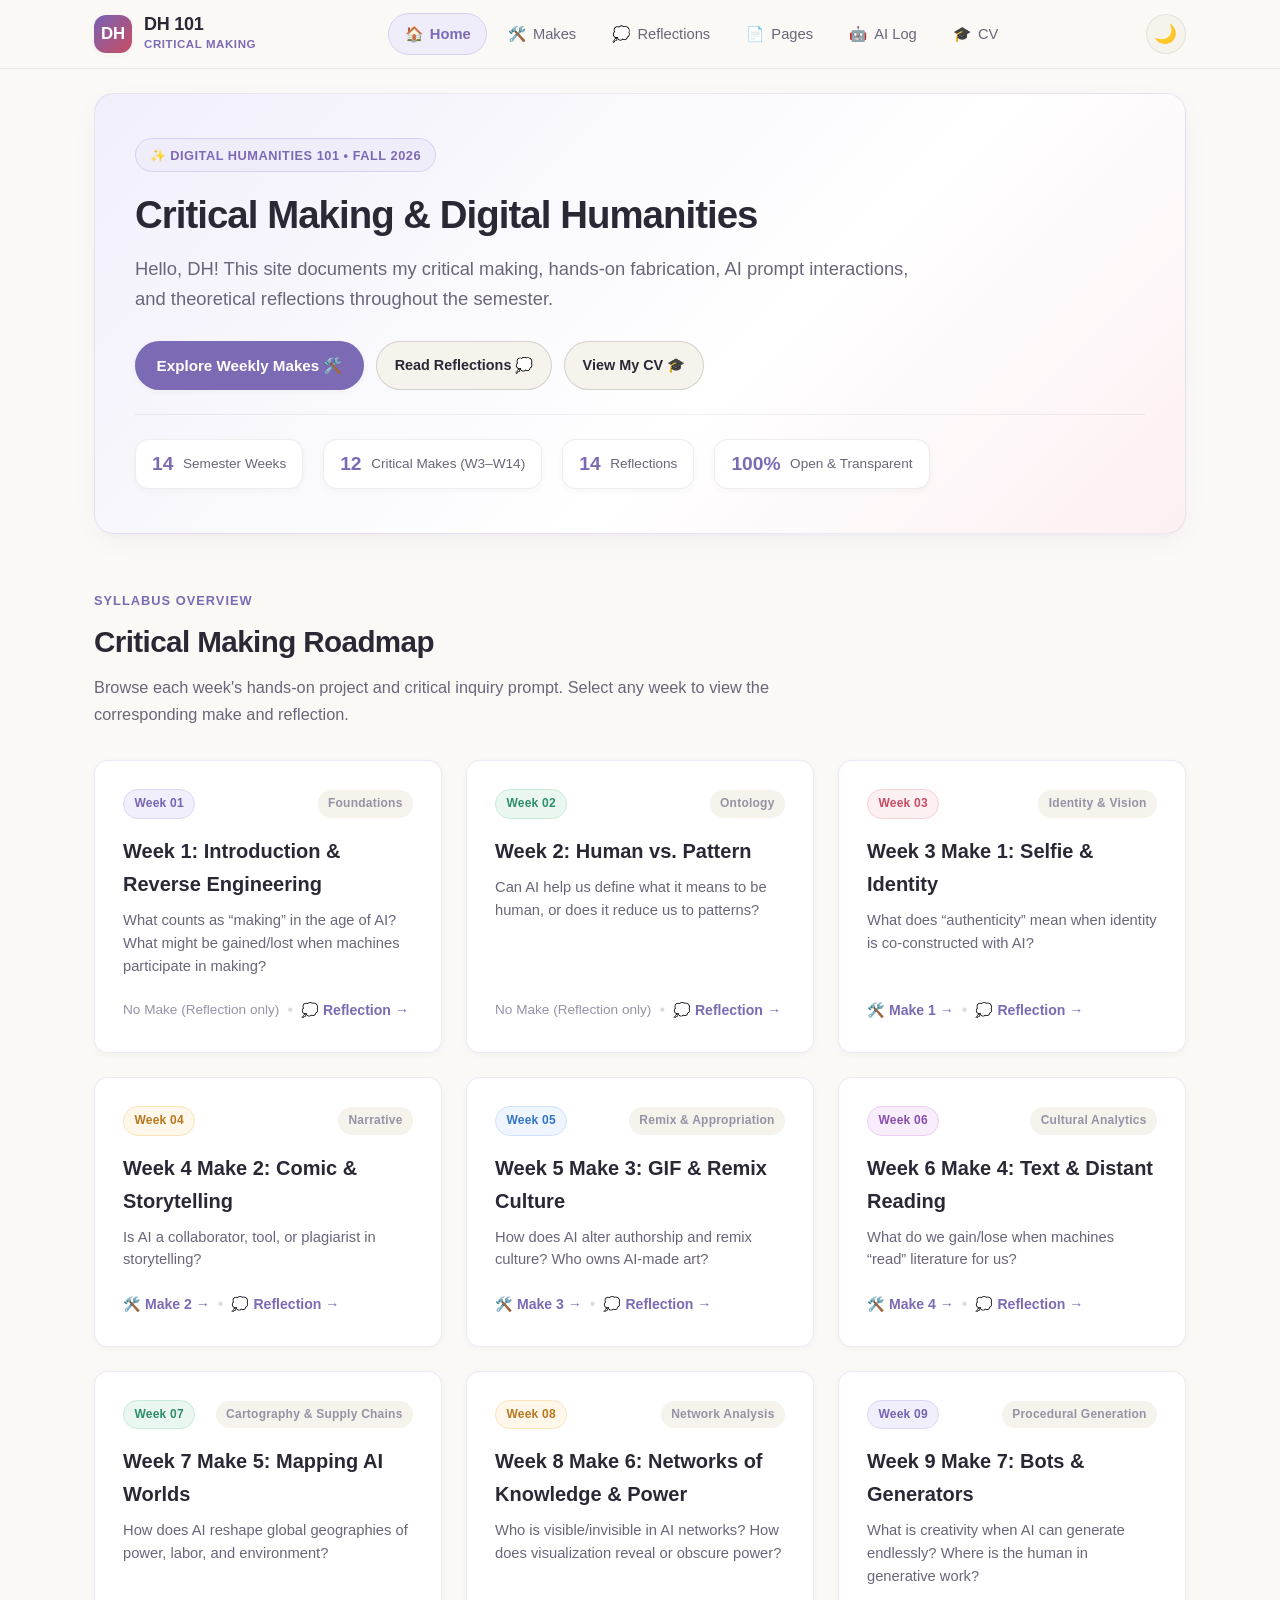
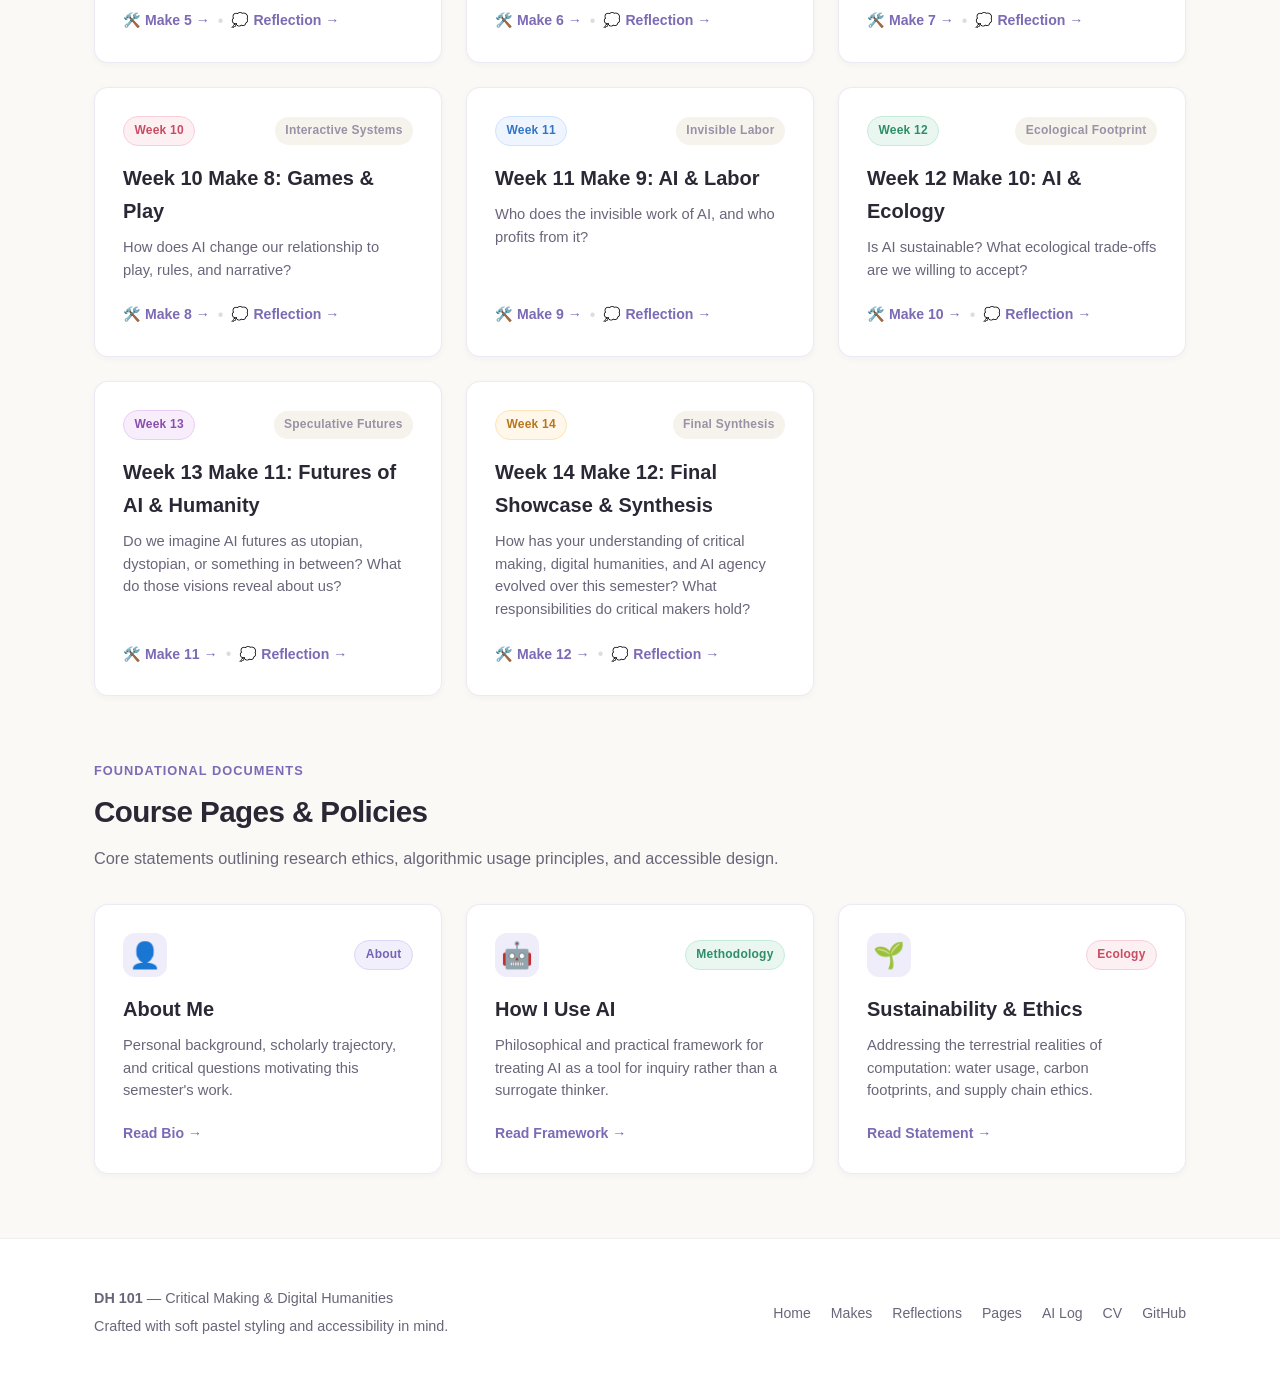
==== commit 5066cf8e: "makes" ====
--- a/index.html
+++ b/index.html
@@ -97,15 +97,15 @@
 
           <div class="hero-metrics">
             <div class="metric-pill">
-              <span class="metric-number">13</span>
+              <span class="metric-number">14</span>
               <span class="metric-label">Semester Weeks</span>
             </div>
             <div class="metric-pill">
               <span class="metric-number">12</span>
-              <span class="metric-label">Critical Makes</span>
+              <span class="metric-label">Critical Makes (W3–W14)</span>
             </div>
             <div class="metric-pill">
-              <span class="metric-number">13</span>
+              <span class="metric-number">14</span>
               <span class="metric-label">Reflections</span>
             </div>
             <div class="metric-pill">
